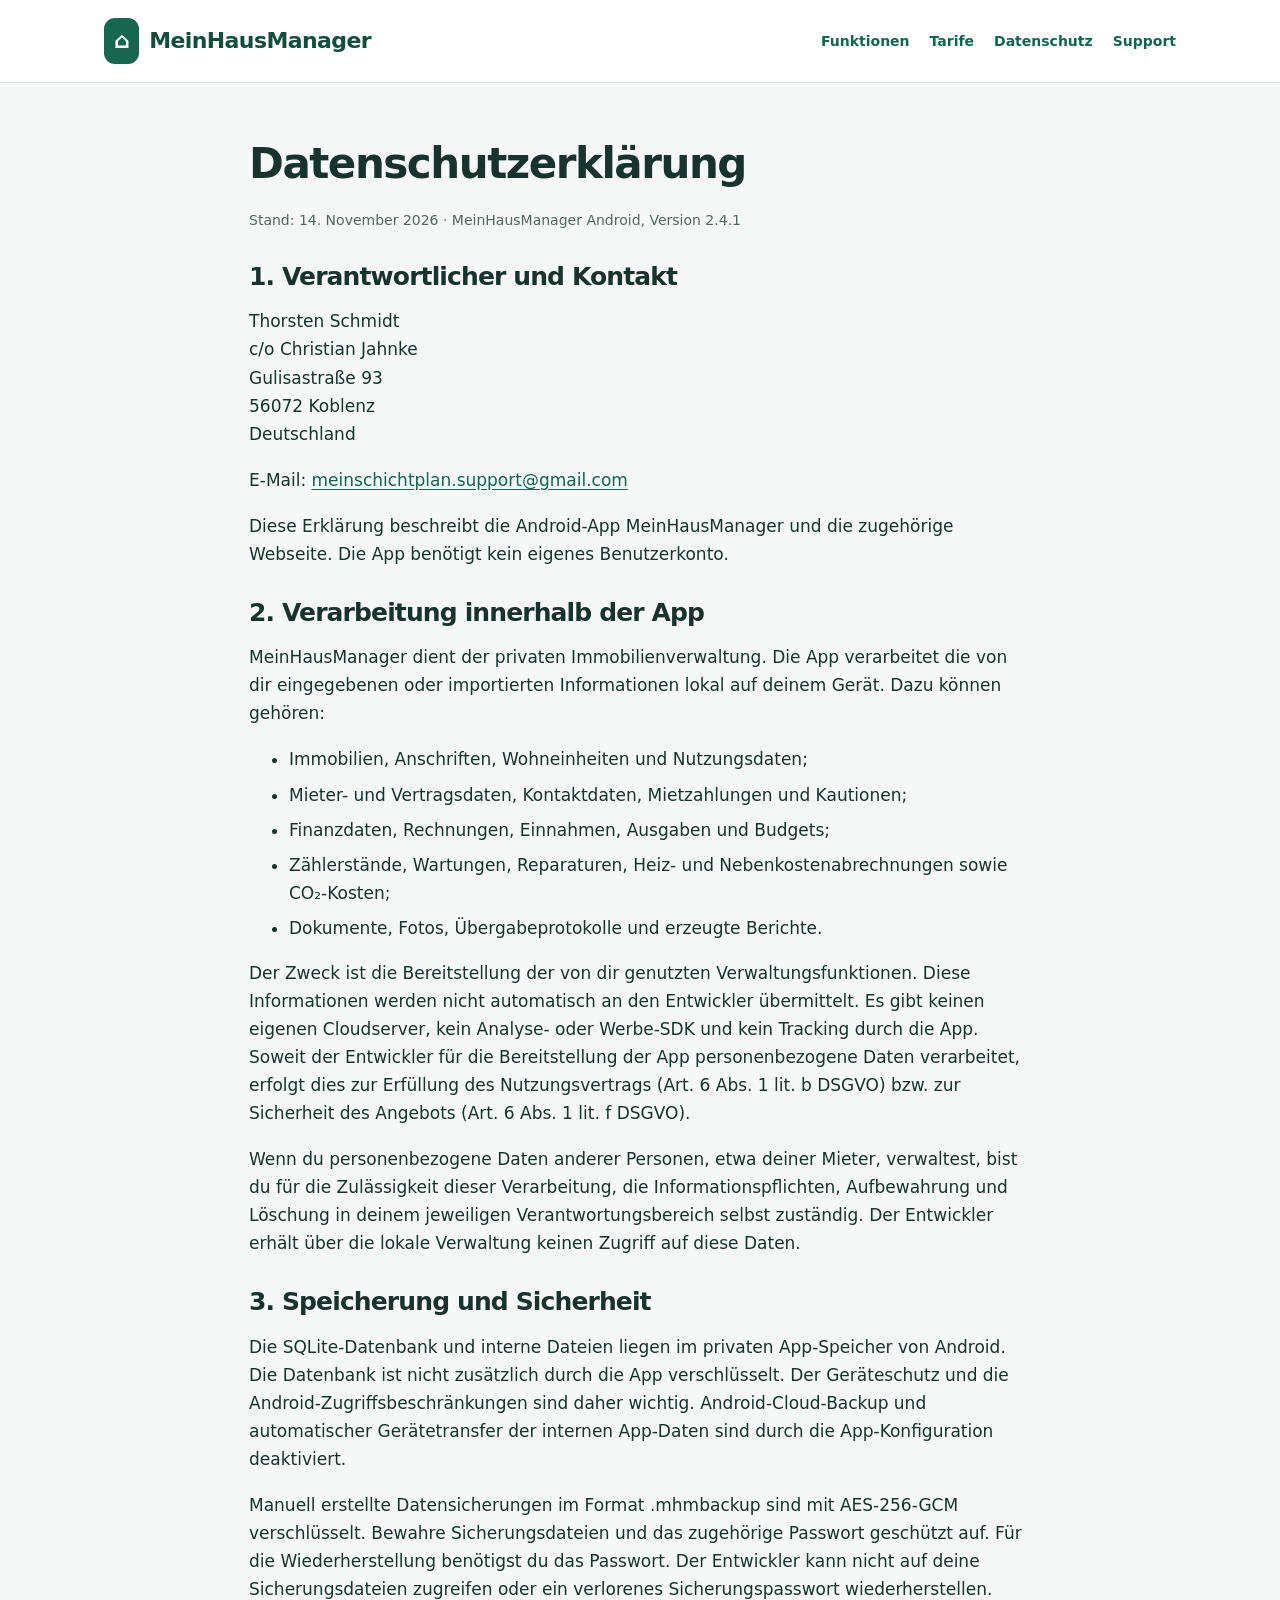
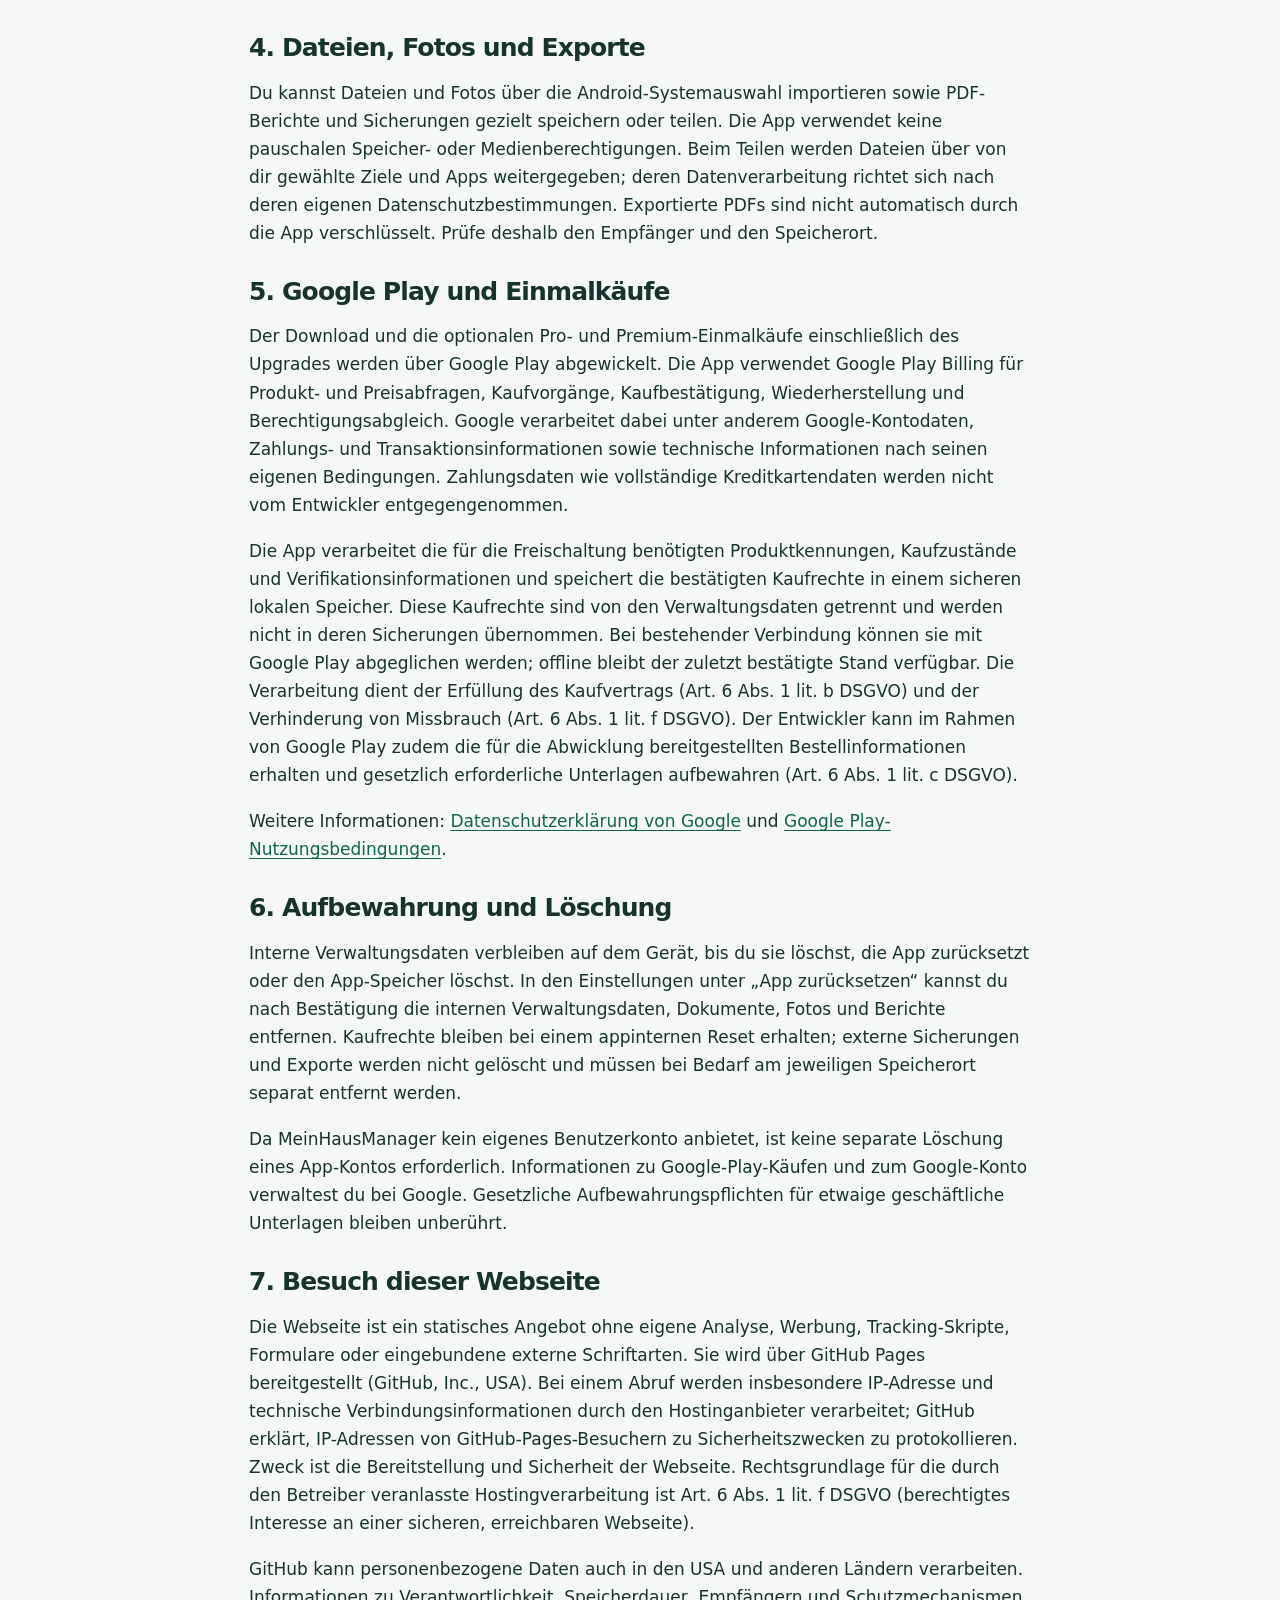
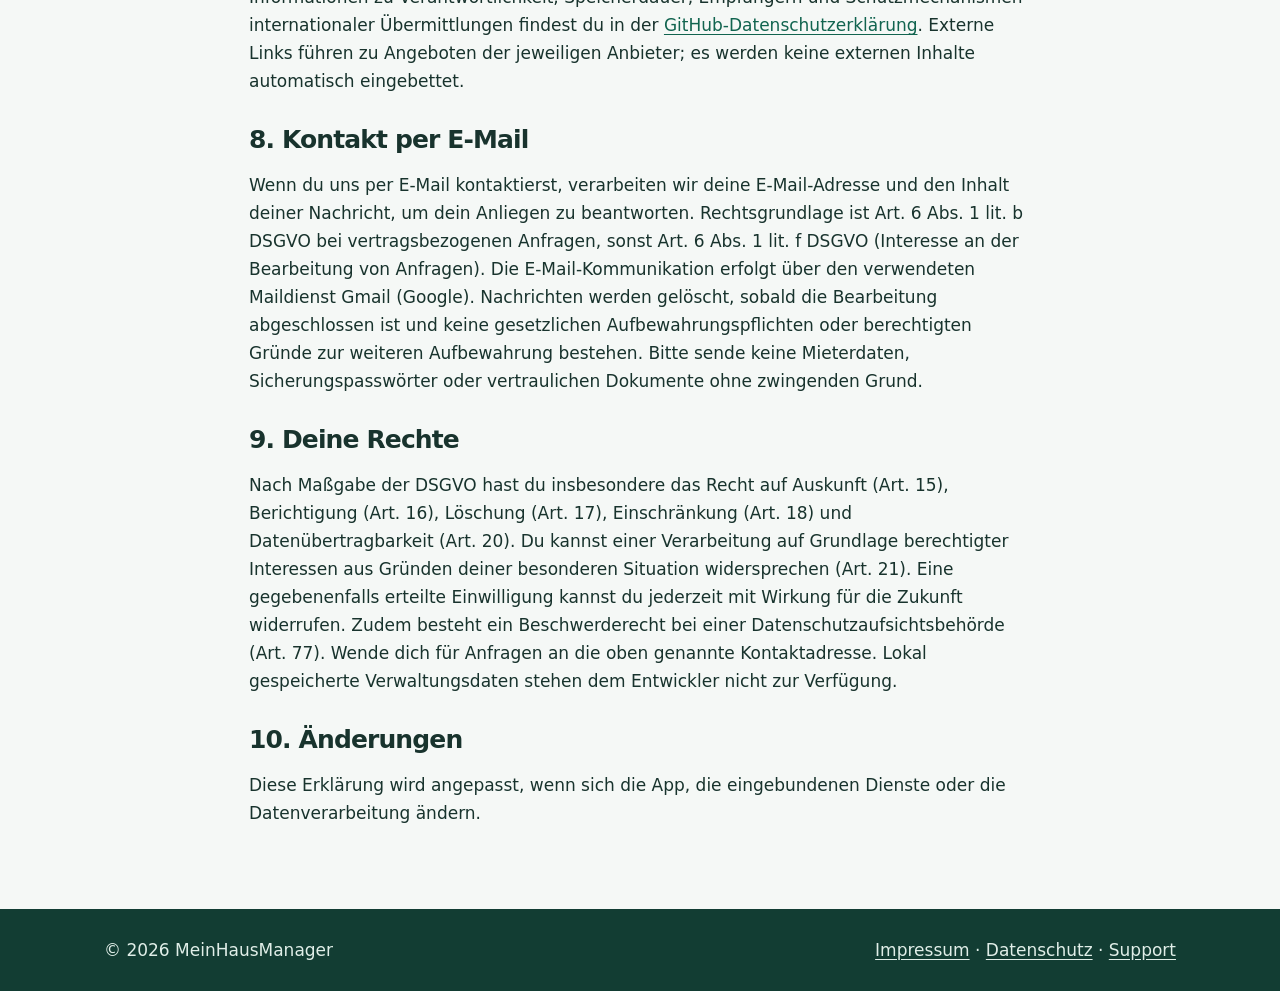
==== datenschutz.html @ 6e023092 "Add files via upload" ====
<!doctype html><html lang="de"><head><meta charset="utf-8"><meta name="viewport" content="width=device-width,initial-scale=1"><title>Datenschutzerklärung – MeinHausManager</title><meta name="description" content="MeinHausManager – Immobilienverwaltung für private Eigentümer und Vermieter."><link rel="stylesheet" href="style.css"></head><body><header><nav aria-label="Hauptnavigation"><a class="brand" href="index.html"><span class="mark" aria-hidden="true">⌂</span>MeinHausManager</a><div class="links"><a href="index.html#funktionen">Funktionen</a><a href="index.html#tarife">Tarife</a><a href="datenschutz.html">Datenschutz</a><a href="support.html">Support</a></div></nav></header><main class="legal"><h1>Datenschutzerklärung</h1><p class="fine">Stand: 14. November 2026 · MeinHausManager Android, Version 2.4.1</p><h2>1. Verantwortlicher und Kontakt</h2><p>Thorsten Schmidt<br>c/o Christian Jahnke<br>Gulisastraße 93<br>56072 Koblenz<br>Deutschland</p><p>E-Mail: <a href="mailto:meinschichtplan.support@gmail.com">meinschichtplan.support@gmail.com</a></p><p>Diese Erklärung beschreibt die Android-App MeinHausManager und die zugehörige Webseite. Die App benötigt kein eigenes Benutzerkonto.</p><h2>2. Verarbeitung innerhalb der App</h2><p>MeinHausManager dient der privaten Immobilienverwaltung. Die App verarbeitet die von dir eingegebenen oder importierten Informationen lokal auf deinem Gerät. Dazu können gehören:</p><ul><li>Immobilien, Anschriften, Wohneinheiten und Nutzungsdaten;</li><li>Mieter- und Vertragsdaten, Kontaktdaten, Mietzahlungen und Kautionen;</li><li>Finanzdaten, Rechnungen, Einnahmen, Ausgaben und Budgets;</li><li>Zählerstände, Wartungen, Reparaturen, Heiz- und Nebenkostenabrechnungen sowie CO₂-Kosten;</li><li>Dokumente, Fotos, Übergabeprotokolle und erzeugte Berichte.</li></ul><p>Der Zweck ist die Bereitstellung der von dir genutzten Verwaltungsfunktionen. Diese Informationen werden nicht automatisch an den Entwickler übermittelt. Es gibt keinen eigenen Cloudserver, kein Analyse- oder Werbe-SDK und kein Tracking durch die App. Soweit der Entwickler für die Bereitstellung der App personenbezogene Daten verarbeitet, erfolgt dies zur Erfüllung des Nutzungsvertrags (Art. 6 Abs. 1 lit. b DSGVO) bzw. zur Sicherheit des Angebots (Art. 6 Abs. 1 lit. f DSGVO).</p><p>Wenn du personenbezogene Daten anderer Personen, etwa deiner Mieter, verwaltest, bist du für die Zulässigkeit dieser Verarbeitung, die Informationspflichten, Aufbewahrung und Löschung in deinem jeweiligen Verantwortungsbereich selbst zuständig. Der Entwickler erhält über die lokale Verwaltung keinen Zugriff auf diese Daten.</p><h2>3. Speicherung und Sicherheit</h2><p>Die SQLite-Datenbank und interne Dateien liegen im privaten App-Speicher von Android. Die Datenbank ist nicht zusätzlich durch die App verschlüsselt. Der Geräteschutz und die Android-Zugriffsbeschränkungen sind daher wichtig. Android-Cloud-Backup und automatischer Gerätetransfer der internen App-Daten sind durch die App-Konfiguration deaktiviert.</p><p>Manuell erstellte Datensicherungen im Format .mhmbackup sind mit AES-256-GCM verschlüsselt. Bewahre Sicherungsdateien und das zugehörige Passwort geschützt auf. Für die Wiederherstellung benötigst du das Passwort. Der Entwickler kann nicht auf deine Sicherungsdateien zugreifen oder ein verlorenes Sicherungspasswort wiederherstellen.</p><h2>4. Dateien, Fotos und Exporte</h2><p>Du kannst Dateien und Fotos über die Android-Systemauswahl importieren sowie PDF-Berichte und Sicherungen gezielt speichern oder teilen. Die App verwendet keine pauschalen Speicher- oder Medienberechtigungen. Beim Teilen werden Dateien über von dir gewählte Ziele und Apps weitergegeben; deren Datenverarbeitung richtet sich nach deren eigenen Datenschutzbestimmungen. Exportierte PDFs sind nicht automatisch durch die App verschlüsselt. Prüfe deshalb den Empfänger und den Speicherort.</p><h2>5. Google Play und Einmalkäufe</h2><p>Der Download und die optionalen Pro- und Premium-Einmalkäufe einschließlich des Upgrades werden über Google Play abgewickelt. Die App verwendet Google Play Billing für Produkt- und Preisabfragen, Kaufvorgänge, Kaufbestätigung, Wiederherstellung und Berechtigungsabgleich. Google verarbeitet dabei unter anderem Google-Kontodaten, Zahlungs- und Transaktionsinformationen sowie technische Informationen nach seinen eigenen Bedingungen. Zahlungsdaten wie vollständige Kreditkartendaten werden nicht vom Entwickler entgegengenommen.</p><p>Die App verarbeitet die für die Freischaltung benötigten Produktkennungen, Kaufzustände und Verifikationsinformationen und speichert die bestätigten Kaufrechte in einem sicheren lokalen Speicher. Diese Kaufrechte sind von den Verwaltungsdaten getrennt und werden nicht in deren Sicherungen übernommen. Bei bestehender Verbindung können sie mit Google Play abgeglichen werden; offline bleibt der zuletzt bestätigte Stand verfügbar. Die Verarbeitung dient der Erfüllung des Kaufvertrags (Art. 6 Abs. 1 lit. b DSGVO) und der Verhinderung von Missbrauch (Art. 6 Abs. 1 lit. f DSGVO). Der Entwickler kann im Rahmen von Google Play zudem die für die Abwicklung bereitgestellten Bestellinformationen erhalten und gesetzlich erforderliche Unterlagen aufbewahren (Art. 6 Abs. 1 lit. c DSGVO).</p><p>Weitere Informationen: <a href="https://policies.google.com/privacy?hl=de">Datenschutzerklärung von Google</a> und <a href="https://play.google.com/intl/de_de/about/play-terms/">Google Play-Nutzungsbedingungen</a>.</p><h2>6. Aufbewahrung und Löschung</h2><p>Interne Verwaltungsdaten verbleiben auf dem Gerät, bis du sie löschst, die App zurücksetzt oder den App-Speicher löschst. In den Einstellungen unter „App zurücksetzen“ kannst du nach Bestätigung die internen Verwaltungsdaten, Dokumente, Fotos und Berichte entfernen. Kaufrechte bleiben bei einem appinternen Reset erhalten; externe Sicherungen und Exporte werden nicht gelöscht und müssen bei Bedarf am jeweiligen Speicherort separat entfernt werden.</p><p>Da MeinHausManager kein eigenes Benutzerkonto anbietet, ist keine separate Löschung eines App-Kontos erforderlich. Informationen zu Google-Play-Käufen und zum Google-Konto verwaltest du bei Google. Gesetzliche Aufbewahrungspflichten für etwaige geschäftliche Unterlagen bleiben unberührt.</p><h2>7. Besuch dieser Webseite</h2><p>Die Webseite ist ein statisches Angebot ohne eigene Analyse, Werbung, Tracking-Skripte, Formulare oder eingebundene externe Schriftarten. Sie wird über GitHub Pages bereitgestellt (GitHub, Inc., USA). Bei einem Abruf werden insbesondere IP-Adresse und technische Verbindungsinformationen durch den Hostinganbieter verarbeitet; GitHub erklärt, IP-Adressen von GitHub-Pages-Besuchern zu Sicherheitszwecken zu protokollieren. Zweck ist die Bereitstellung und Sicherheit der Webseite. Rechtsgrundlage für die durch den Betreiber veranlasste Hostingverarbeitung ist Art. 6 Abs. 1 lit. f DSGVO (berechtigtes Interesse an einer sicheren, erreichbaren Webseite).</p><p>GitHub kann personenbezogene Daten auch in den USA und anderen Ländern verarbeiten. Informationen zu Verantwortlichkeit, Speicherdauer, Empfängern und Schutzmechanismen internationaler Übermittlungen findest du in der <a href="https://docs.github.com/en/site-policy/privacy-policies/github-general-privacy-statement">GitHub-Datenschutzerklärung</a>. Externe Links führen zu Angeboten der jeweiligen Anbieter; es werden keine externen Inhalte automatisch eingebettet.</p><h2>8. Kontakt per E-Mail</h2><p>Wenn du uns per E-Mail kontaktierst, verarbeiten wir deine E-Mail-Adresse und den Inhalt deiner Nachricht, um dein Anliegen zu beantworten. Rechtsgrundlage ist Art. 6 Abs. 1 lit. b DSGVO bei vertragsbezogenen Anfragen, sonst Art. 6 Abs. 1 lit. f DSGVO (Interesse an der Bearbeitung von Anfragen). Die E-Mail-Kommunikation erfolgt über den verwendeten Maildienst Gmail (Google). Nachrichten werden gelöscht, sobald die Bearbeitung abgeschlossen ist und keine gesetzlichen Aufbewahrungspflichten oder berechtigten Gründe zur weiteren Aufbewahrung bestehen. Bitte sende keine Mieterdaten, Sicherungspasswörter oder vertraulichen Dokumente ohne zwingenden Grund.</p><h2>9. Deine Rechte</h2><p>Nach Maßgabe der DSGVO hast du insbesondere das Recht auf Auskunft (Art. 15), Berichtigung (Art. 16), Löschung (Art. 17), Einschränkung (Art. 18) und Datenübertragbarkeit (Art. 20). Du kannst einer Verarbeitung auf Grundlage berechtigter Interessen aus Gründen deiner besonderen Situation widersprechen (Art. 21). Eine gegebenenfalls erteilte Einwilligung kannst du jederzeit mit Wirkung für die Zukunft widerrufen. Zudem besteht ein Beschwerderecht bei einer Datenschutzaufsichtsbehörde (Art. 77). Wende dich für Anfragen an die oben genannte Kontaktadresse. Lokal gespeicherte Verwaltungsdaten stehen dem Entwickler nicht zur Verfügung.</p><h2>10. Änderungen</h2><p>Diese Erklärung wird angepasst, wenn sich die App, die eingebundenen Dienste oder die Datenverarbeitung ändern.</p></main><footer><div><span>© 2026 MeinHausManager</span><span><a href="impressum.html">Impressum</a> · <a href="datenschutz.html">Datenschutz</a> · <a href="support.html">Support</a></span></div></footer></body></html>
---- style.css ----
*{box-sizing:border-box}html{scroll-behavior:smooth}body{margin:0;background:#f5f8f6;color:#18332d;font:17px/1.65 system-ui,-apple-system,BlinkMacSystemFont,"Segoe UI",sans-serif}a{color:#11644f;text-underline-offset:3px}header{background:#fff;border-bottom:1px solid #dce8e2}nav{max-width:1120px;margin:auto;padding:18px 24px;display:flex;align-items:center;justify-content:space-between;gap:20px;flex-wrap:wrap}nav a{text-decoration:none;font-weight:600}nav .brand{font-size:22px;color:#134d3e;letter-spacing:-.6px;display:flex;align-items:center;gap:10px}.mark{background:#17664f;color:white;border-radius:11px;padding:5px 10px;font-size:22px}nav .links{display:flex;gap:20px;flex-wrap:wrap;font-size:14px}main{max-width:1120px;margin:auto;padding:36px 24px 64px}.hero{background:linear-gradient(125deg,#103e35,#176c56);color:white;border-radius:24px;padding:clamp(28px,6vw,76px);margin-bottom:48px;overflow:hidden}.eyebrow{font-size:13px;letter-spacing:1.5px;text-transform:uppercase;font-weight:700;color:#d0eee2}h1,h2,h3{line-height:1.18;letter-spacing:-.035em}h1{font-size:clamp(37px,6vw,70px);margin:20px 0}h2{font-size:clamp(27px,4vw,38px);margin:44px 0 16px}h3{font-size:21px;margin:8px 0}p{margin:12px 0 18px}.hero p{max-width:680px;font-size:20px;color:#e1f1e9}.button{display:inline-block;background:#fff;color:#14543f;font-weight:700;padding:13px 22px;border-radius:10px;text-decoration:none;margin-top:12px}.grid{display:grid;grid-template-columns:repeat(auto-fit,minmax(min(100%,255px),1fr));gap:16px;margin:22px 0}.card{background:white;border:1px solid #d9e6df;border-radius:16px;padding:24px}.card p{color:#415b52;margin-bottom:0}.symbol{font-size:26px;color:#17664f;font-weight:700}.price{font-weight:800;font-size:32px;letter-spacing:-1px;color:#11644f;margin:8px 0}.fine{font-size:14px;color:#50675e}.note{border-left:4px solid #319575;background:#e6f1eb;padding:16px 20px;border-radius:0 12px 12px 0;margin:24px 0}.legal{max-width:830px;margin:auto}.legal h1{font-size:42px}.legal h2{font-size:25px;margin-top:30px}.legal li{margin:7px 0}.legal a{overflow-wrap:anywhere}footer{background:#123d33;color:#e0eee8;padding:27px 24px}footer div{max-width:1072px;margin:auto;display:flex;gap:14px;justify-content:space-between;flex-wrap:wrap}footer a{color:#e0eee8}a:focus-visible{outline:3px solid #e0a834;outline-offset:4px}@media(max-width:600px){nav{padding:15px 18px}nav .links{gap:13px}main{padding:20px 16px 40px}.hero{border-radius:17px}.legal h1{font-size:33px}}
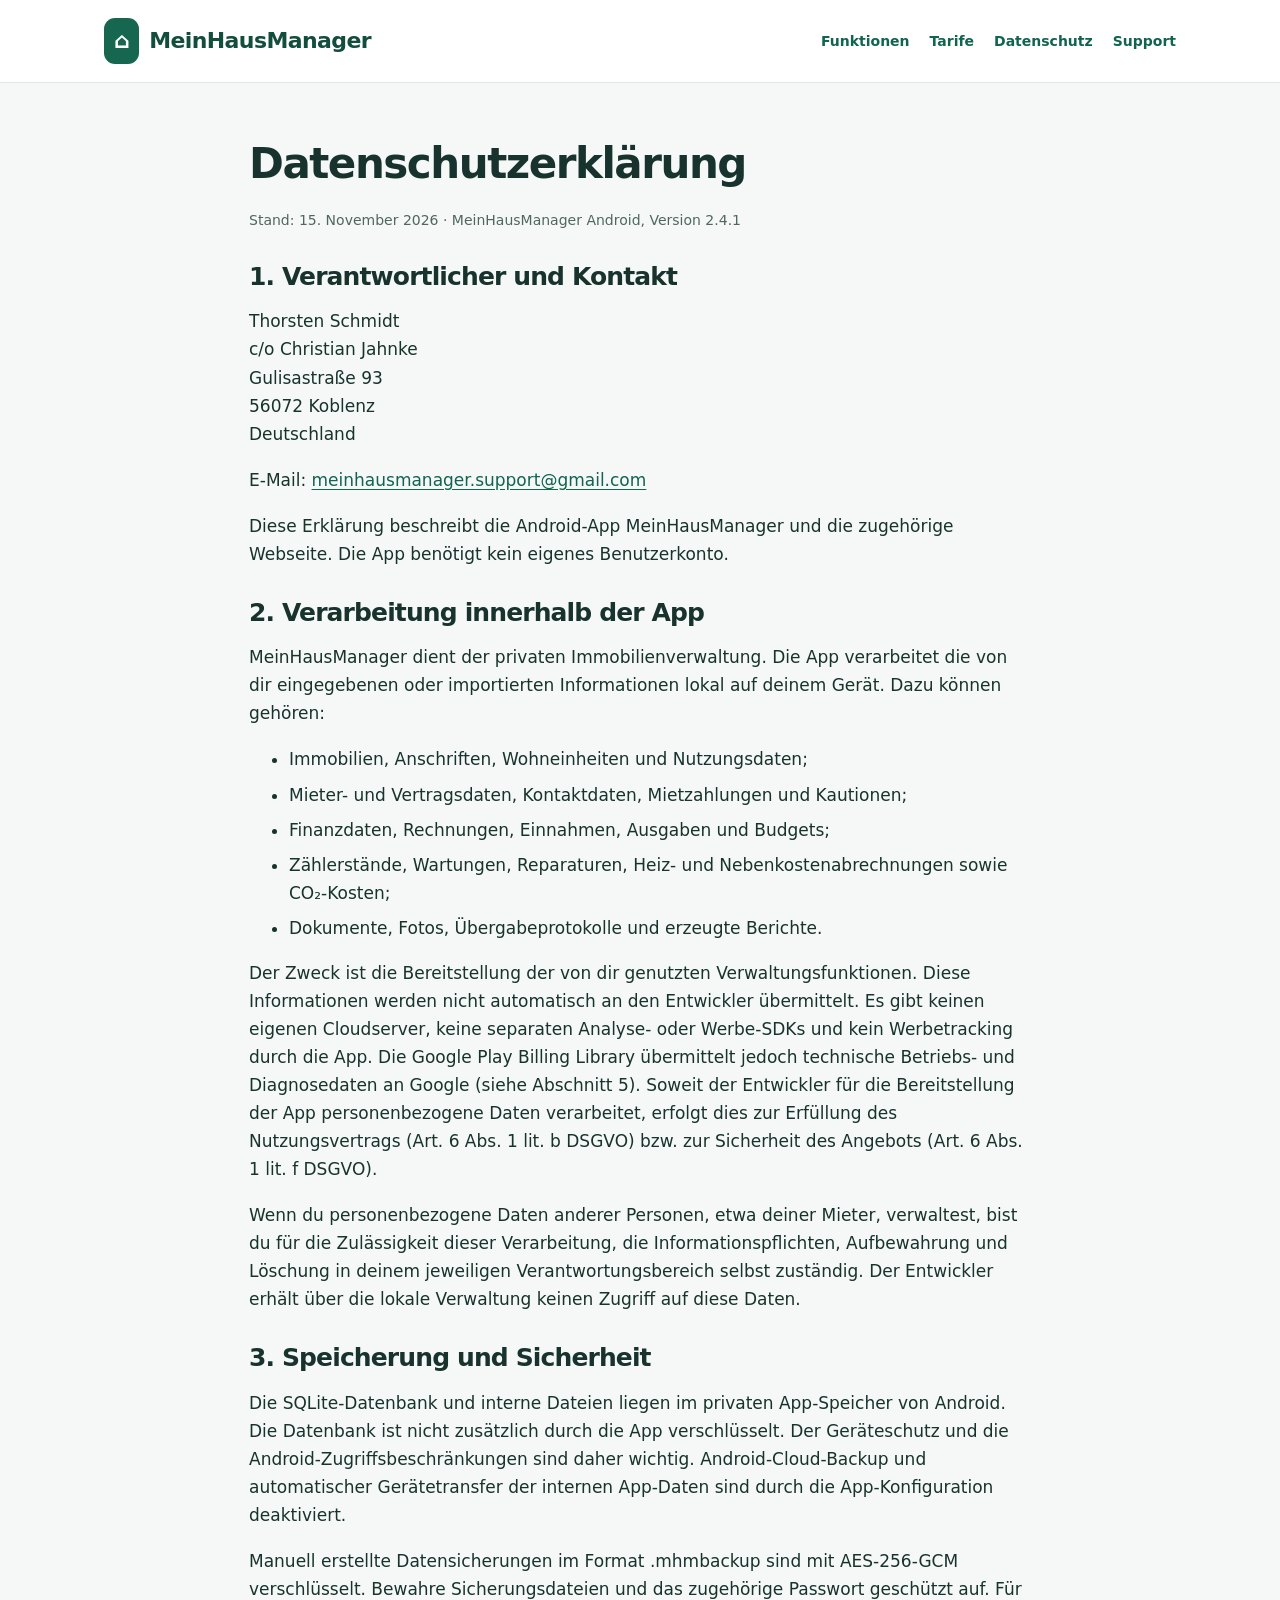
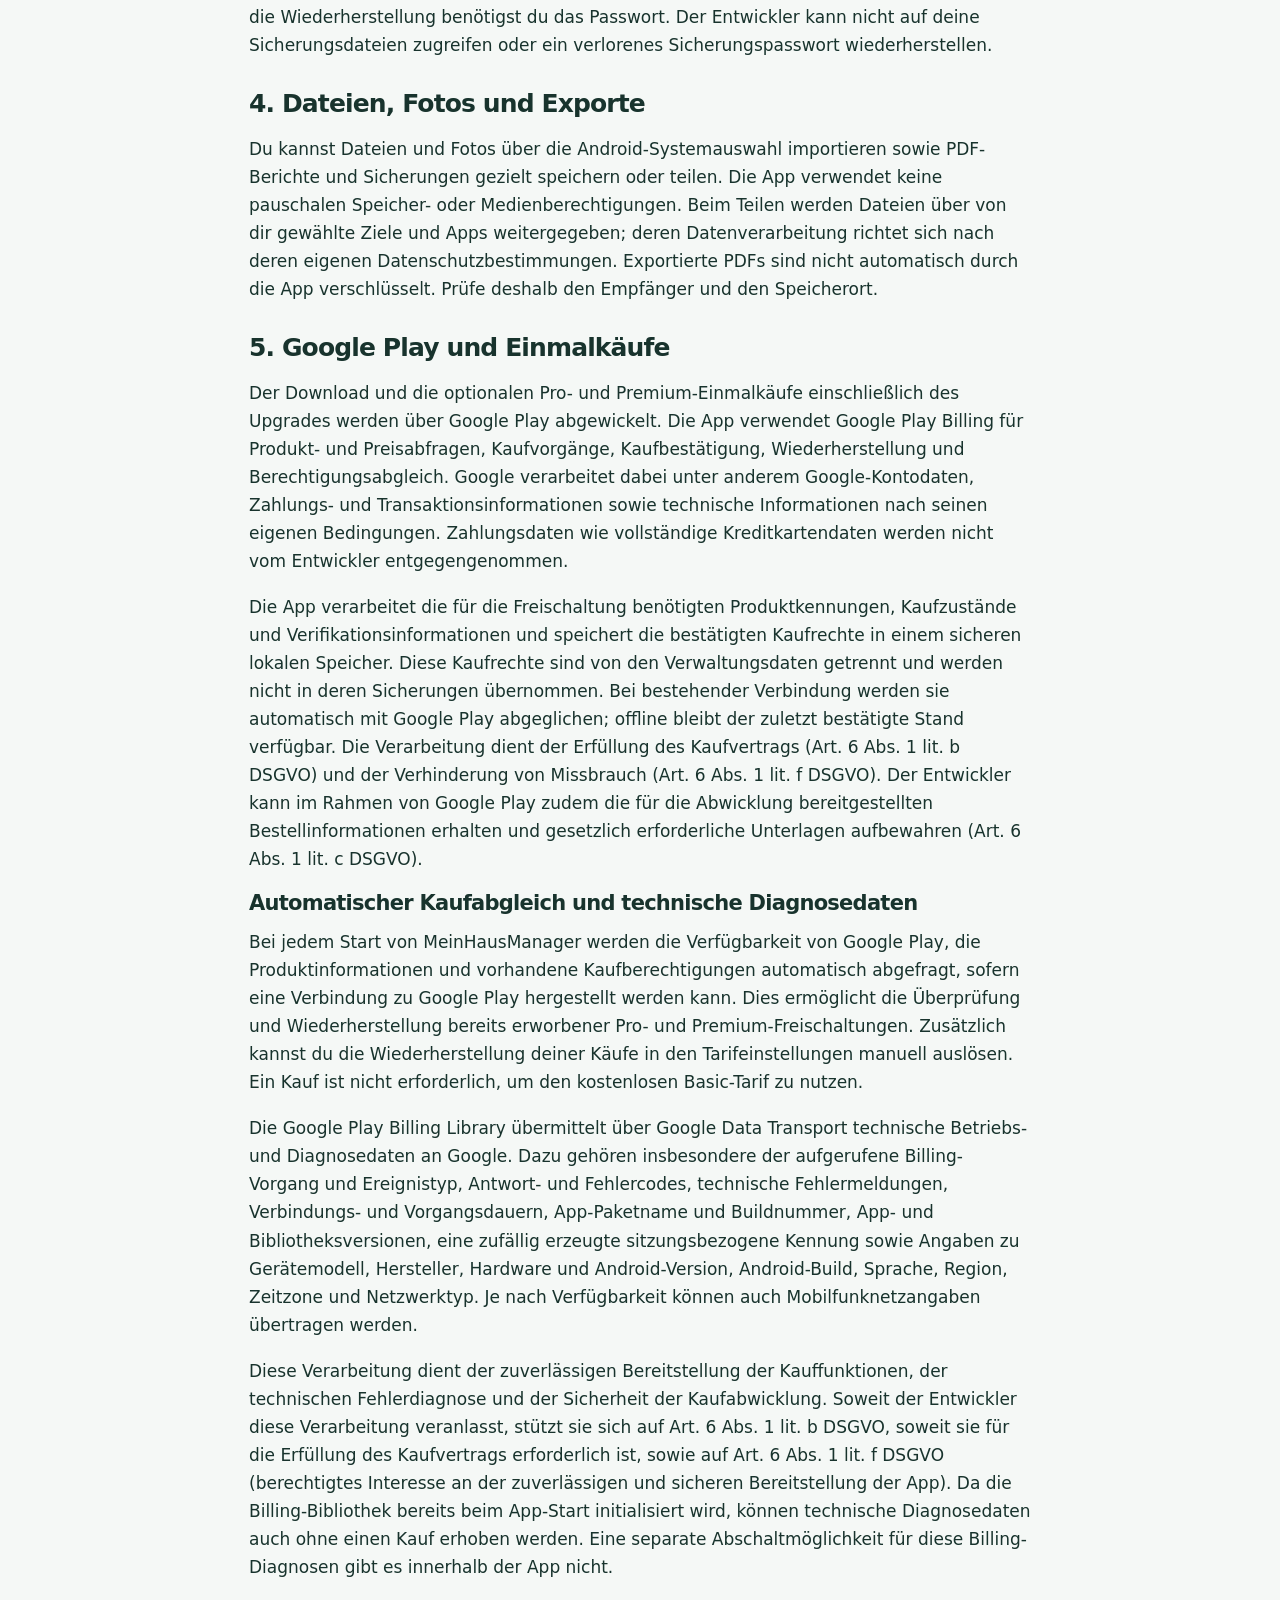
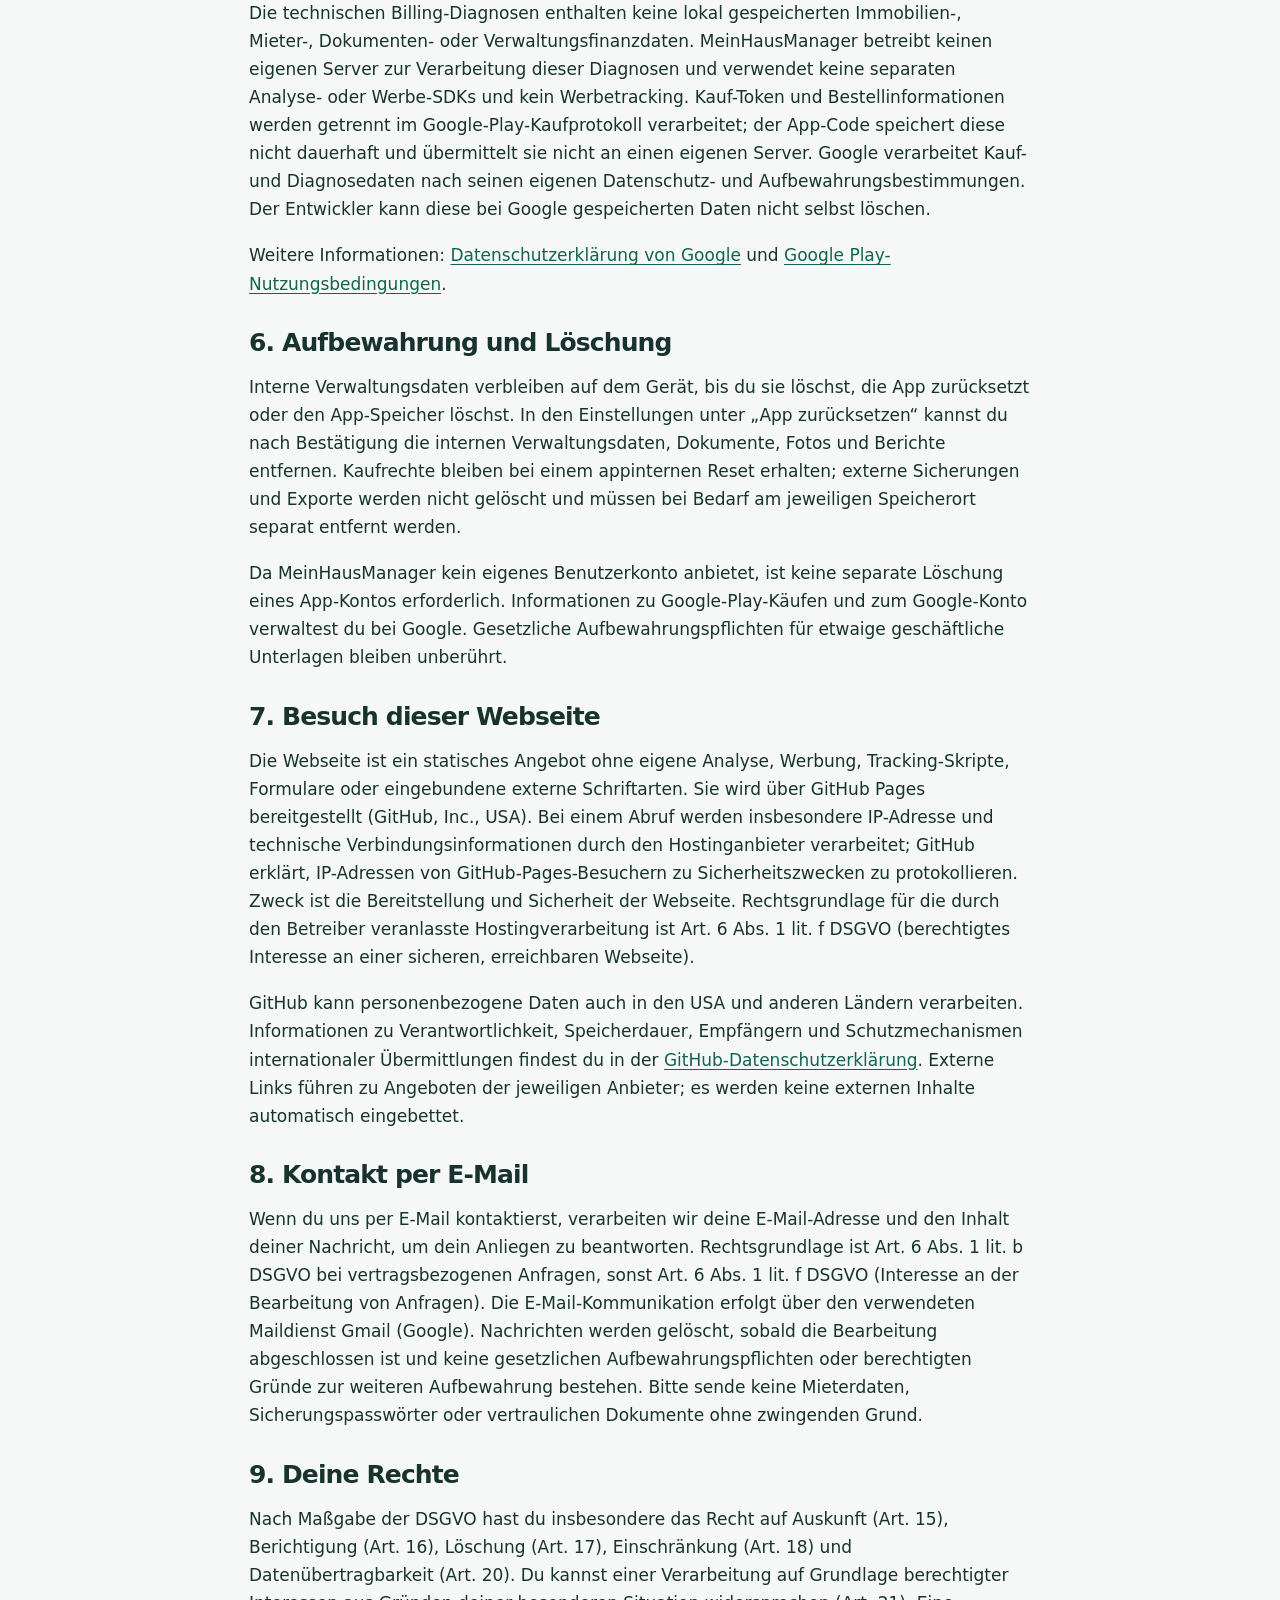
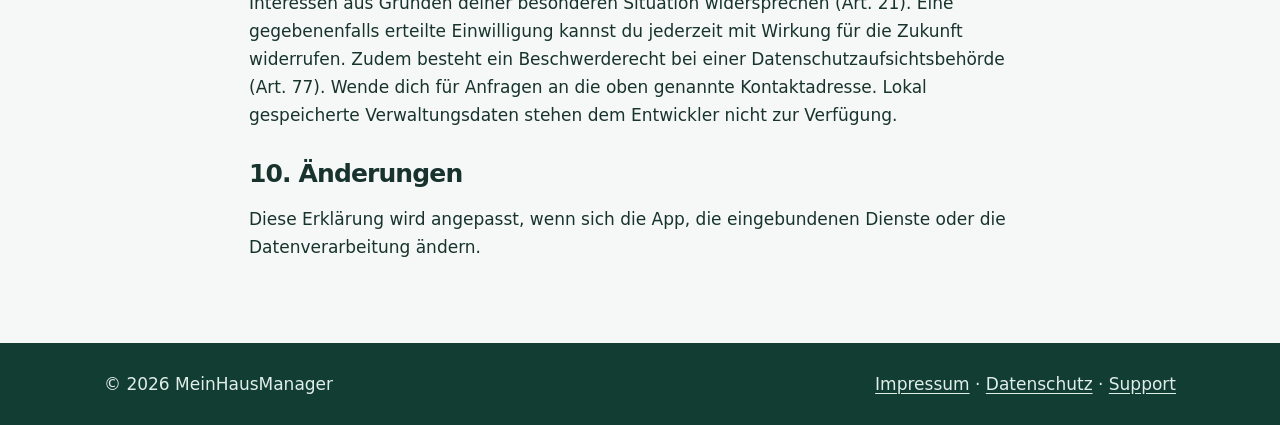
==== commit ee9f7d47: "Add files via upload" ====
--- a/datenschutz.html
+++ b/datenschutz.html
@@ -1 +1 @@
-<!doctype html><html lang="de"><head><meta charset="utf-8"><meta name="viewport" content="width=device-width,initial-scale=1"><title>Datenschutzerklärung – MeinHausManager</title><meta name="description" content="MeinHausManager – Immobilienverwaltung für private Eigentümer und Vermieter."><link rel="stylesheet" href="style.css"></head><body><header><nav aria-label="Hauptnavigation"><a class="brand" href="index.html"><span class="mark" aria-hidden="true">⌂</span>MeinHausManager</a><div class="links"><a href="index.html#funktionen">Funktionen</a><a href="index.html#tarife">Tarife</a><a href="datenschutz.html">Datenschutz</a><a href="support.html">Support</a></div></nav></header><main class="legal"><h1>Datenschutzerklärung</h1><p class="fine">Stand: 14. November 2026 · MeinHausManager Android, Version 2.4.1</p><h2>1. Verantwortlicher und Kontakt</h2><p>Thorsten Schmidt<br>c/o Christian Jahnke<br>Gulisastraße 93<br>56072 Koblenz<br>Deutschland</p><p>E-Mail: <a href="mailto:meinschichtplan.support@gmail.com">meinschichtplan.support@gmail.com</a></p><p>Diese Erklärung beschreibt die Android-App MeinHausManager und die zugehörige Webseite. Die App benötigt kein eigenes Benutzerkonto.</p><h2>2. Verarbeitung innerhalb der App</h2><p>MeinHausManager dient der privaten Immobilienverwaltung. Die App verarbeitet die von dir eingegebenen oder importierten Informationen lokal auf deinem Gerät. Dazu können gehören:</p><ul><li>Immobilien, Anschriften, Wohneinheiten und Nutzungsdaten;</li><li>Mieter- und Vertragsdaten, Kontaktdaten, Mietzahlungen und Kautionen;</li><li>Finanzdaten, Rechnungen, Einnahmen, Ausgaben und Budgets;</li><li>Zählerstände, Wartungen, Reparaturen, Heiz- und Nebenkostenabrechnungen sowie CO₂-Kosten;</li><li>Dokumente, Fotos, Übergabeprotokolle und erzeugte Berichte.</li></ul><p>Der Zweck ist die Bereitstellung der von dir genutzten Verwaltungsfunktionen. Diese Informationen werden nicht automatisch an den Entwickler übermittelt. Es gibt keinen eigenen Cloudserver, kein Analyse- oder Werbe-SDK und kein Tracking durch die App. Soweit der Entwickler für die Bereitstellung der App personenbezogene Daten verarbeitet, erfolgt dies zur Erfüllung des Nutzungsvertrags (Art. 6 Abs. 1 lit. b DSGVO) bzw. zur Sicherheit des Angebots (Art. 6 Abs. 1 lit. f DSGVO).</p><p>Wenn du personenbezogene Daten anderer Personen, etwa deiner Mieter, verwaltest, bist du für die Zulässigkeit dieser Verarbeitung, die Informationspflichten, Aufbewahrung und Löschung in deinem jeweiligen Verantwortungsbereich selbst zuständig. Der Entwickler erhält über die lokale Verwaltung keinen Zugriff auf diese Daten.</p><h2>3. Speicherung und Sicherheit</h2><p>Die SQLite-Datenbank und interne Dateien liegen im privaten App-Speicher von Android. Die Datenbank ist nicht zusätzlich durch die App verschlüsselt. Der Geräteschutz und die Android-Zugriffsbeschränkungen sind daher wichtig. Android-Cloud-Backup und automatischer Gerätetransfer der internen App-Daten sind durch die App-Konfiguration deaktiviert.</p><p>Manuell erstellte Datensicherungen im Format .mhmbackup sind mit AES-256-GCM verschlüsselt. Bewahre Sicherungsdateien und das zugehörige Passwort geschützt auf. Für die Wiederherstellung benötigst du das Passwort. Der Entwickler kann nicht auf deine Sicherungsdateien zugreifen oder ein verlorenes Sicherungspasswort wiederherstellen.</p><h2>4. Dateien, Fotos und Exporte</h2><p>Du kannst Dateien und Fotos über die Android-Systemauswahl importieren sowie PDF-Berichte und Sicherungen gezielt speichern oder teilen. Die App verwendet keine pauschalen Speicher- oder Medienberechtigungen. Beim Teilen werden Dateien über von dir gewählte Ziele und Apps weitergegeben; deren Datenverarbeitung richtet sich nach deren eigenen Datenschutzbestimmungen. Exportierte PDFs sind nicht automatisch durch die App verschlüsselt. Prüfe deshalb den Empfänger und den Speicherort.</p><h2>5. Google Play und Einmalkäufe</h2><p>Der Download und die optionalen Pro- und Premium-Einmalkäufe einschließlich des Upgrades werden über Google Play abgewickelt. Die App verwendet Google Play Billing für Produkt- und Preisabfragen, Kaufvorgänge, Kaufbestätigung, Wiederherstellung und Berechtigungsabgleich. Google verarbeitet dabei unter anderem Google-Kontodaten, Zahlungs- und Transaktionsinformationen sowie technische Informationen nach seinen eigenen Bedingungen. Zahlungsdaten wie vollständige Kreditkartendaten werden nicht vom Entwickler entgegengenommen.</p><p>Die App verarbeitet die für die Freischaltung benötigten Produktkennungen, Kaufzustände und Verifikationsinformationen und speichert die bestätigten Kaufrechte in einem sicheren lokalen Speicher. Diese Kaufrechte sind von den Verwaltungsdaten getrennt und werden nicht in deren Sicherungen übernommen. Bei bestehender Verbindung können sie mit Google Play abgeglichen werden; offline bleibt der zuletzt bestätigte Stand verfügbar. Die Verarbeitung dient der Erfüllung des Kaufvertrags (Art. 6 Abs. 1 lit. b DSGVO) und der Verhinderung von Missbrauch (Art. 6 Abs. 1 lit. f DSGVO). Der Entwickler kann im Rahmen von Google Play zudem die für die Abwicklung bereitgestellten Bestellinformationen erhalten und gesetzlich erforderliche Unterlagen aufbewahren (Art. 6 Abs. 1 lit. c DSGVO).</p><p>Weitere Informationen: <a href="https://policies.google.com/privacy?hl=de">Datenschutzerklärung von Google</a> und <a href="https://play.google.com/intl/de_de/about/play-terms/">Google Play-Nutzungsbedingungen</a>.</p><h2>6. Aufbewahrung und Löschung</h2><p>Interne Verwaltungsdaten verbleiben auf dem Gerät, bis du sie löschst, die App zurücksetzt oder den App-Speicher löschst. In den Einstellungen unter „App zurücksetzen“ kannst du nach Bestätigung die internen Verwaltungsdaten, Dokumente, Fotos und Berichte entfernen. Kaufrechte bleiben bei einem appinternen Reset erhalten; externe Sicherungen und Exporte werden nicht gelöscht und müssen bei Bedarf am jeweiligen Speicherort separat entfernt werden.</p><p>Da MeinHausManager kein eigenes Benutzerkonto anbietet, ist keine separate Löschung eines App-Kontos erforderlich. Informationen zu Google-Play-Käufen und zum Google-Konto verwaltest du bei Google. Gesetzliche Aufbewahrungspflichten für etwaige geschäftliche Unterlagen bleiben unberührt.</p><h2>7. Besuch dieser Webseite</h2><p>Die Webseite ist ein statisches Angebot ohne eigene Analyse, Werbung, Tracking-Skripte, Formulare oder eingebundene externe Schriftarten. Sie wird über GitHub Pages bereitgestellt (GitHub, Inc., USA). Bei einem Abruf werden insbesondere IP-Adresse und technische Verbindungsinformationen durch den Hostinganbieter verarbeitet; GitHub erklärt, IP-Adressen von GitHub-Pages-Besuchern zu Sicherheitszwecken zu protokollieren. Zweck ist die Bereitstellung und Sicherheit der Webseite. Rechtsgrundlage für die durch den Betreiber veranlasste Hostingverarbeitung ist Art. 6 Abs. 1 lit. f DSGVO (berechtigtes Interesse an einer sicheren, erreichbaren Webseite).</p><p>GitHub kann personenbezogene Daten auch in den USA und anderen Ländern verarbeiten. Informationen zu Verantwortlichkeit, Speicherdauer, Empfängern und Schutzmechanismen internationaler Übermittlungen findest du in der <a href="https://docs.github.com/en/site-policy/privacy-policies/github-general-privacy-statement">GitHub-Datenschutzerklärung</a>. Externe Links führen zu Angeboten der jeweiligen Anbieter; es werden keine externen Inhalte automatisch eingebettet.</p><h2>8. Kontakt per E-Mail</h2><p>Wenn du uns per E-Mail kontaktierst, verarbeiten wir deine E-Mail-Adresse und den Inhalt deiner Nachricht, um dein Anliegen zu beantworten. Rechtsgrundlage ist Art. 6 Abs. 1 lit. b DSGVO bei vertragsbezogenen Anfragen, sonst Art. 6 Abs. 1 lit. f DSGVO (Interesse an der Bearbeitung von Anfragen). Die E-Mail-Kommunikation erfolgt über den verwendeten Maildienst Gmail (Google). Nachrichten werden gelöscht, sobald die Bearbeitung abgeschlossen ist und keine gesetzlichen Aufbewahrungspflichten oder berechtigten Gründe zur weiteren Aufbewahrung bestehen. Bitte sende keine Mieterdaten, Sicherungspasswörter oder vertraulichen Dokumente ohne zwingenden Grund.</p><h2>9. Deine Rechte</h2><p>Nach Maßgabe der DSGVO hast du insbesondere das Recht auf Auskunft (Art. 15), Berichtigung (Art. 16), Löschung (Art. 17), Einschränkung (Art. 18) und Datenübertragbarkeit (Art. 20). Du kannst einer Verarbeitung auf Grundlage berechtigter Interessen aus Gründen deiner besonderen Situation widersprechen (Art. 21). Eine gegebenenfalls erteilte Einwilligung kannst du jederzeit mit Wirkung für die Zukunft widerrufen. Zudem besteht ein Beschwerderecht bei einer Datenschutzaufsichtsbehörde (Art. 77). Wende dich für Anfragen an die oben genannte Kontaktadresse. Lokal gespeicherte Verwaltungsdaten stehen dem Entwickler nicht zur Verfügung.</p><h2>10. Änderungen</h2><p>Diese Erklärung wird angepasst, wenn sich die App, die eingebundenen Dienste oder die Datenverarbeitung ändern.</p></main><footer><div><span>© 2026 MeinHausManager</span><span><a href="impressum.html">Impressum</a> · <a href="datenschutz.html">Datenschutz</a> · <a href="support.html">Support</a></span></div></footer></body></html>+<!doctype html><html lang="de"><head><meta charset="utf-8"><meta name="viewport" content="width=device-width,initial-scale=1"><title>Datenschutzerklärung – MeinHausManager</title><meta name="description" content="MeinHausManager – Immobilienverwaltung für private Eigentümer und Vermieter."><link rel="stylesheet" href="style.css"></head><body><header><nav aria-label="Hauptnavigation"><a class="brand" href="index.html"><span class="mark" aria-hidden="true">⌂</span>MeinHausManager</a><div class="links"><a href="index.html#funktionen">Funktionen</a><a href="index.html#tarife">Tarife</a><a href="datenschutz.html">Datenschutz</a><a href="support.html">Support</a></div></nav></header><main class="legal"><h1>Datenschutzerklärung</h1><p class="fine">Stand: 15. November 2026 · MeinHausManager Android, Version 2.4.1</p><h2>1. Verantwortlicher und Kontakt</h2><p>Thorsten Schmidt<br>c/o Christian Jahnke<br>Gulisastraße 93<br>56072 Koblenz<br>Deutschland</p><p>E-Mail: <a href="mailto:meinhausmanager.support@gmail.com">meinhausmanager.support@gmail.com</a></p><p>Diese Erklärung beschreibt die Android-App MeinHausManager und die zugehörige Webseite. Die App benötigt kein eigenes Benutzerkonto.</p><h2>2. Verarbeitung innerhalb der App</h2><p>MeinHausManager dient der privaten Immobilienverwaltung. Die App verarbeitet die von dir eingegebenen oder importierten Informationen lokal auf deinem Gerät. Dazu können gehören:</p><ul><li>Immobilien, Anschriften, Wohneinheiten und Nutzungsdaten;</li><li>Mieter- und Vertragsdaten, Kontaktdaten, Mietzahlungen und Kautionen;</li><li>Finanzdaten, Rechnungen, Einnahmen, Ausgaben und Budgets;</li><li>Zählerstände, Wartungen, Reparaturen, Heiz- und Nebenkostenabrechnungen sowie CO₂-Kosten;</li><li>Dokumente, Fotos, Übergabeprotokolle und erzeugte Berichte.</li></ul><p>Der Zweck ist die Bereitstellung der von dir genutzten Verwaltungsfunktionen. Diese Informationen werden nicht automatisch an den Entwickler übermittelt. Es gibt keinen eigenen Cloudserver, keine separaten Analyse- oder Werbe-SDKs und kein Werbetracking durch die App. Die Google Play Billing Library übermittelt jedoch technische Betriebs- und Diagnosedaten an Google (siehe Abschnitt 5). Soweit der Entwickler für die Bereitstellung der App personenbezogene Daten verarbeitet, erfolgt dies zur Erfüllung des Nutzungsvertrags (Art. 6 Abs. 1 lit. b DSGVO) bzw. zur Sicherheit des Angebots (Art. 6 Abs. 1 lit. f DSGVO).</p><p>Wenn du personenbezogene Daten anderer Personen, etwa deiner Mieter, verwaltest, bist du für die Zulässigkeit dieser Verarbeitung, die Informationspflichten, Aufbewahrung und Löschung in deinem jeweiligen Verantwortungsbereich selbst zuständig. Der Entwickler erhält über die lokale Verwaltung keinen Zugriff auf diese Daten.</p><h2>3. Speicherung und Sicherheit</h2><p>Die SQLite-Datenbank und interne Dateien liegen im privaten App-Speicher von Android. Die Datenbank ist nicht zusätzlich durch die App verschlüsselt. Der Geräteschutz und die Android-Zugriffsbeschränkungen sind daher wichtig. Android-Cloud-Backup und automatischer Gerätetransfer der internen App-Daten sind durch die App-Konfiguration deaktiviert.</p><p>Manuell erstellte Datensicherungen im Format .mhmbackup sind mit AES-256-GCM verschlüsselt. Bewahre Sicherungsdateien und das zugehörige Passwort geschützt auf. Für die Wiederherstellung benötigst du das Passwort. Der Entwickler kann nicht auf deine Sicherungsdateien zugreifen oder ein verlorenes Sicherungspasswort wiederherstellen.</p><h2>4. Dateien, Fotos und Exporte</h2><p>Du kannst Dateien und Fotos über die Android-Systemauswahl importieren sowie PDF-Berichte und Sicherungen gezielt speichern oder teilen. Die App verwendet keine pauschalen Speicher- oder Medienberechtigungen. Beim Teilen werden Dateien über von dir gewählte Ziele und Apps weitergegeben; deren Datenverarbeitung richtet sich nach deren eigenen Datenschutzbestimmungen. Exportierte PDFs sind nicht automatisch durch die App verschlüsselt. Prüfe deshalb den Empfänger und den Speicherort.</p><h2>5. Google Play und Einmalkäufe</h2><p>Der Download und die optionalen Pro- und Premium-Einmalkäufe einschließlich des Upgrades werden über Google Play abgewickelt. Die App verwendet Google Play Billing für Produkt- und Preisabfragen, Kaufvorgänge, Kaufbestätigung, Wiederherstellung und Berechtigungsabgleich. Google verarbeitet dabei unter anderem Google-Kontodaten, Zahlungs- und Transaktionsinformationen sowie technische Informationen nach seinen eigenen Bedingungen. Zahlungsdaten wie vollständige Kreditkartendaten werden nicht vom Entwickler entgegengenommen.</p><p>Die App verarbeitet die für die Freischaltung benötigten Produktkennungen, Kaufzustände und Verifikationsinformationen und speichert die bestätigten Kaufrechte in einem sicheren lokalen Speicher. Diese Kaufrechte sind von den Verwaltungsdaten getrennt und werden nicht in deren Sicherungen übernommen. Bei bestehender Verbindung werden sie automatisch mit Google Play abgeglichen; offline bleibt der zuletzt bestätigte Stand verfügbar. Die Verarbeitung dient der Erfüllung des Kaufvertrags (Art. 6 Abs. 1 lit. b DSGVO) und der Verhinderung von Missbrauch (Art. 6 Abs. 1 lit. f DSGVO). Der Entwickler kann im Rahmen von Google Play zudem die für die Abwicklung bereitgestellten Bestellinformationen erhalten und gesetzlich erforderliche Unterlagen aufbewahren (Art. 6 Abs. 1 lit. c DSGVO).</p><h3>Automatischer Kaufabgleich und technische Diagnosedaten</h3><p>Bei jedem Start von MeinHausManager werden die Verfügbarkeit von Google Play, die Produktinformationen und vorhandene Kaufberechtigungen automatisch abgefragt, sofern eine Verbindung zu Google Play hergestellt werden kann. Dies ermöglicht die Überprüfung und Wiederherstellung bereits erworbener Pro- und Premium-Freischaltungen. Zusätzlich kannst du die Wiederherstellung deiner Käufe in den Tarifeinstellungen manuell auslösen. Ein Kauf ist nicht erforderlich, um den kostenlosen Basic-Tarif zu nutzen.</p><p>Die Google Play Billing Library übermittelt über Google Data Transport technische Betriebs- und Diagnosedaten an Google. Dazu gehören insbesondere der aufgerufene Billing-Vorgang und Ereignistyp, Antwort- und Fehlercodes, technische Fehlermeldungen, Verbindungs- und Vorgangsdauern, App-Paketname und Buildnummer, App- und Bibliotheksversionen, eine zufällig erzeugte sitzungsbezogene Kennung sowie Angaben zu Gerätemodell, Hersteller, Hardware und Android-Version, Android-Build, Sprache, Region, Zeitzone und Netzwerktyp. Je nach Verfügbarkeit können auch Mobilfunknetzangaben übertragen werden.</p><p>Diese Verarbeitung dient der zuverlässigen Bereitstellung der Kauffunktionen, der technischen Fehlerdiagnose und der Sicherheit der Kaufabwicklung. Soweit der Entwickler diese Verarbeitung veranlasst, stützt sie sich auf Art. 6 Abs. 1 lit. b DSGVO, soweit sie für die Erfüllung des Kaufvertrags erforderlich ist, sowie auf Art. 6 Abs. 1 lit. f DSGVO (berechtigtes Interesse an der zuverlässigen und sicheren Bereitstellung der App). Da die Billing-Bibliothek bereits beim App-Start initialisiert wird, können technische Diagnosedaten auch ohne einen Kauf erhoben werden. Eine separate Abschaltmöglichkeit für diese Billing-Diagnosen gibt es innerhalb der App nicht.</p><p>Die technischen Billing-Diagnosen enthalten keine lokal gespeicherten Immobilien-, Mieter-, Dokumenten- oder Verwaltungsfinanzdaten. MeinHausManager betreibt keinen eigenen Server zur Verarbeitung dieser Diagnosen und verwendet keine separaten Analyse- oder Werbe-SDKs und kein Werbetracking. Kauf-Token und Bestellinformationen werden getrennt im Google-Play-Kaufprotokoll verarbeitet; der App-Code speichert diese nicht dauerhaft und übermittelt sie nicht an einen eigenen Server. Google verarbeitet Kauf- und Diagnosedaten nach seinen eigenen Datenschutz- und Aufbewahrungsbestimmungen. Der Entwickler kann diese bei Google gespeicherten Daten nicht selbst löschen.</p><p>Weitere Informationen: <a href="https://policies.google.com/privacy?hl=de">Datenschutzerklärung von Google</a> und <a href="https://play.google.com/intl/de_de/about/play-terms/">Google Play-Nutzungsbedingungen</a>.</p><h2>6. Aufbewahrung und Löschung</h2><p>Interne Verwaltungsdaten verbleiben auf dem Gerät, bis du sie löschst, die App zurücksetzt oder den App-Speicher löschst. In den Einstellungen unter „App zurücksetzen“ kannst du nach Bestätigung die internen Verwaltungsdaten, Dokumente, Fotos und Berichte entfernen. Kaufrechte bleiben bei einem appinternen Reset erhalten; externe Sicherungen und Exporte werden nicht gelöscht und müssen bei Bedarf am jeweiligen Speicherort separat entfernt werden.</p><p>Da MeinHausManager kein eigenes Benutzerkonto anbietet, ist keine separate Löschung eines App-Kontos erforderlich. Informationen zu Google-Play-Käufen und zum Google-Konto verwaltest du bei Google. Gesetzliche Aufbewahrungspflichten für etwaige geschäftliche Unterlagen bleiben unberührt.</p><h2>7. Besuch dieser Webseite</h2><p>Die Webseite ist ein statisches Angebot ohne eigene Analyse, Werbung, Tracking-Skripte, Formulare oder eingebundene externe Schriftarten. Sie wird über GitHub Pages bereitgestellt (GitHub, Inc., USA). Bei einem Abruf werden insbesondere IP-Adresse und technische Verbindungsinformationen durch den Hostinganbieter verarbeitet; GitHub erklärt, IP-Adressen von GitHub-Pages-Besuchern zu Sicherheitszwecken zu protokollieren. Zweck ist die Bereitstellung und Sicherheit der Webseite. Rechtsgrundlage für die durch den Betreiber veranlasste Hostingverarbeitung ist Art. 6 Abs. 1 lit. f DSGVO (berechtigtes Interesse an einer sicheren, erreichbaren Webseite).</p><p>GitHub kann personenbezogene Daten auch in den USA und anderen Ländern verarbeiten. Informationen zu Verantwortlichkeit, Speicherdauer, Empfängern und Schutzmechanismen internationaler Übermittlungen findest du in der <a href="https://docs.github.com/en/site-policy/privacy-policies/github-general-privacy-statement">GitHub-Datenschutzerklärung</a>. Externe Links führen zu Angeboten der jeweiligen Anbieter; es werden keine externen Inhalte automatisch eingebettet.</p><h2>8. Kontakt per E-Mail</h2><p>Wenn du uns per E-Mail kontaktierst, verarbeiten wir deine E-Mail-Adresse und den Inhalt deiner Nachricht, um dein Anliegen zu beantworten. Rechtsgrundlage ist Art. 6 Abs. 1 lit. b DSGVO bei vertragsbezogenen Anfragen, sonst Art. 6 Abs. 1 lit. f DSGVO (Interesse an der Bearbeitung von Anfragen). Die E-Mail-Kommunikation erfolgt über den verwendeten Maildienst Gmail (Google). Nachrichten werden gelöscht, sobald die Bearbeitung abgeschlossen ist und keine gesetzlichen Aufbewahrungspflichten oder berechtigten Gründe zur weiteren Aufbewahrung bestehen. Bitte sende keine Mieterdaten, Sicherungspasswörter oder vertraulichen Dokumente ohne zwingenden Grund.</p><h2>9. Deine Rechte</h2><p>Nach Maßgabe der DSGVO hast du insbesondere das Recht auf Auskunft (Art. 15), Berichtigung (Art. 16), Löschung (Art. 17), Einschränkung (Art. 18) und Datenübertragbarkeit (Art. 20). Du kannst einer Verarbeitung auf Grundlage berechtigter Interessen aus Gründen deiner besonderen Situation widersprechen (Art. 21). Eine gegebenenfalls erteilte Einwilligung kannst du jederzeit mit Wirkung für die Zukunft widerrufen. Zudem besteht ein Beschwerderecht bei einer Datenschutzaufsichtsbehörde (Art. 77). Wende dich für Anfragen an die oben genannte Kontaktadresse. Lokal gespeicherte Verwaltungsdaten stehen dem Entwickler nicht zur Verfügung.</p><h2>10. Änderungen</h2><p>Diese Erklärung wird angepasst, wenn sich die App, die eingebundenen Dienste oder die Datenverarbeitung ändern.</p></main><footer><div><span>© 2026 MeinHausManager</span><span><a href="impressum.html">Impressum</a> · <a href="datenschutz.html">Datenschutz</a> · <a href="support.html">Support</a></span></div></footer></body></html>
